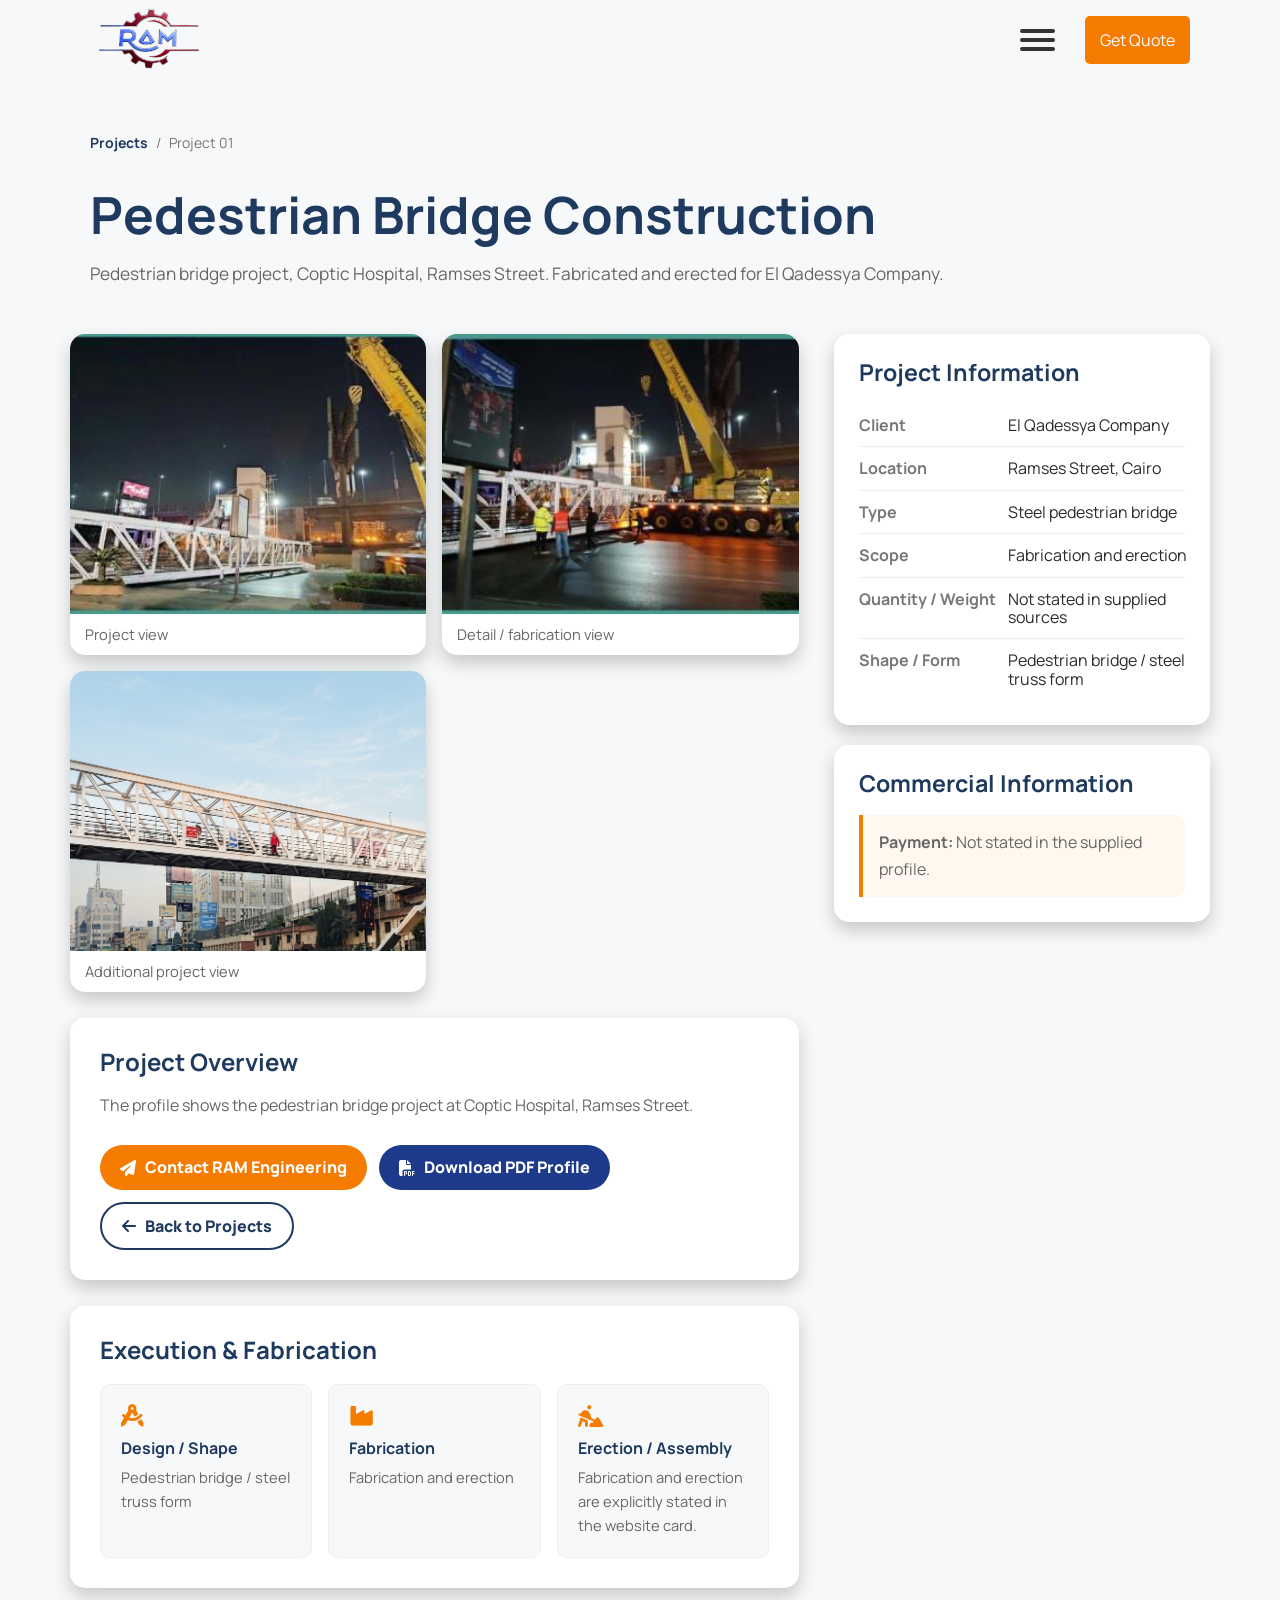
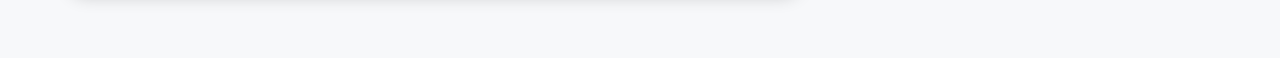
==== project-details-page/project-details-01.html @ 39789404 "Add files via upload" ====
<!doctype html>
<html lang="en">
  <head>
    <meta charset="UTF-8" />
    <meta name="viewport" content="width=device-width, initial-scale=1.0" />
    <title>Pedestrian Bridge Construction | RAM Engineering</title>
    <link rel="stylesheet" href="../css/normalize.css" onerror="this.remove()" />
    <link rel="stylesheet" href="../css/framework.css" />
    <link rel="stylesheet" href="../css/portofolio.css" />
    <link rel="stylesheet" href="../css/project-details.css" />
    <link
      rel="stylesheet"
      href="https://cdnjs.cloudflare.com/ajax/libs/font-awesome/6.5.0/css/all.min.css"
    />
    <link rel="preconnect" href="https://fonts.googleapis.com" />
    <link rel="preconnect" href="https://fonts.gstatic.com" crossorigin />
    <link
      href="https://fonts.googleapis.com/css2?family=Manrope:wght@200..800&family=Plus+Jakarta+Sans:wght@400;500;600;700;800&display=swap"
      rel="stylesheet"
    />
  </head>
  <body class="project-details-page">
    <header>
      <div class="container">
        <div class="logo">
          <a href="../index.html"
            ><img src="../assets/img/logo.png" alt="RAM Engineering Logo"
          /></a>
        </div>
        <nav>
          <div class="bar"><span></span><span></span><span></span></div>
          <ul>
            <li><a href="../index.html#about">About</a></li>
            <li><a href="../index.html#services">Services</a></li>
            <li><a href="../index.html#projects">Projects</a></li>
            <li><a href="../index.html#contact">Contact Us</a></li>
          </ul>
          <button><a href="../index.html#contact">Get Quote</a></button>
        </nav>
      </div>
    </header>
    <main>
      <section class="project-details-hero">
        <div class="container">
          <div class="breadcrumb">
            <a href="../index.html#projects">Projects</a><span>/</span
            ><span>Project 01</span>
          </div>
          <h1>Pedestrian Bridge Construction</h1>
          <p class="lead">
            Pedestrian bridge project, Coptic Hospital, Ramses Street.
            Fabricated and erected for El Qadessya Company.
          </p>
        </div>
      </section>
      <section>
        <div class="container project-details-layout">
          <div class="project-details-main">
            <div class="project-gallery">
              <figure data-image="assets/img/details-01-project-01.jpg">
                <img
                  src="../assets/img/details-01-project-01.jpg"
                  alt="Pedestrian Bridge Construction - Project view"
                />
                <figcaption>Project view</figcaption>
              </figure>
              <figure data-image="assets/img/details-02-project-01.jpg">
                <img
                  src="../assets/img/details-02-project-01.jpg"
                  alt="Pedestrian Bridge Construction - Detail / fabrication view"
                />
                <figcaption>Detail / fabrication view</figcaption>
              </figure>
              <figure data-image="assets/img/details-03-project-01.jpg">
                <img
                  src="../assets/img/details-03-project-01.jpg"
                  alt="Pedestrian Bridge Construction - Additional project view"
                />
                <figcaption>Additional project view</figcaption>
              </figure>
            </div>
            <div class="gallery-empty" data-gallery-empty style="display: none">
              Add 2 to 3 additional images for this project using these exact
              names:<br /><strong
                >assets/img/details-01-project-01.jpg<br />assets/img/details-02-project-01.jpg<br />assets/img/details-03-project-01.jpg</strong
              >
            </div>
            <div class="project-section">
              <h2>Project Overview</h2>
              <p>
                The profile shows the pedestrian bridge project at Coptic
                Hospital, Ramses Street.
              </p>
              <div class="project-cta">
                <a class="primary" href="../index.html#contact"
                  ><i class="fa-solid fa-paper-plane"></i> Contact RAM
                  Engineering</a
                ><a
                  class="primary"
                  download=""
                  href="../assets/RAM_Engneering_Profile.pdf"
                  style="background-color: #1e3a8a"
                  ><i class="fa-solid fa-file-pdf"></i> Download PDF Profile</a
                ><a class="secondary" href="../index.html#projects"
                  ><i class="fa-solid fa-arrow-left"></i> Back to Projects</a
                >
              </div>
            </div>
            <div class="project-section">
              <h2>Execution & Fabrication</h2>
              <div class="project-steps">
                <div class="project-step">
                  <i class="fa-solid fa-compass-drafting"></i>
                  <h3>Design / Shape</h3>
                  <p>Pedestrian bridge / steel truss form</p>
                </div>
                <div class="project-step">
                  <i class="fa-solid fa-industry"></i>
                  <h3>Fabrication</h3>
                  <p>Fabrication and erection</p>
                </div>
                <div class="project-step">
                  <i class="fa-solid fa-person-digging"></i>
                  <h3>Erection / Assembly</h3>
                  <p>
                    Fabrication and erection are explicitly stated in the
                    website card.
                  </p>
                </div>
              </div>
            </div>
          </div>
          <aside class="project-details-side">
            <div class="project-info-card">
              <h2>Project Information</h2>
              <div class="info-list">
                <div class="info-row">
                  <div class="info-label">Client</div>
                  <div class="info-value">El Qadessya Company</div>
                </div>
                <div class="info-row">
                  <div class="info-label">Location</div>
                  <div class="info-value">Ramses Street, Cairo</div>
                </div>
                <div class="info-row">
                  <div class="info-label">Type</div>
                  <div class="info-value">Steel pedestrian bridge</div>
                </div>
                <div class="info-row">
                  <div class="info-label">Scope</div>
                  <div class="info-value">Fabrication and erection</div>
                </div>
                <div class="info-row">
                  <div class="info-label">Quantity / Weight</div>
                  <div class="info-value">Not stated in supplied sources</div>
                </div>
                <div class="info-row">
                  <div class="info-label">Shape / Form</div>
                  <div class="info-value">
                    Pedestrian bridge / steel truss form
                  </div>
                </div>
              </div>
            </div>
            <div class="project-info-card">
              <h2>Commercial Information</h2>
              <div class="project-note">
                <strong>Payment:</strong> Not stated in the supplied profile.
              </div>
            </div>
          </aside>
        </div>
      </section>
    </main>
    <div class="lightbox" aria-hidden="true">
      <button type="button" aria-label="Close image viewer">&times;</button
      ><img src="" alt="Expanded project image" />
    </div>
    <script src="js/project-details.js"></script>
    <script>
      (function () {
        const figures = [
          ...document.querySelectorAll(".project-gallery figure"),
        ];
        let loaded = 0;
        figures.forEach((f) => {
          const img = f.querySelector("img");
          img.addEventListener("load", () => {
            loaded++;
          });
          img.addEventListener("error", () => {
            f.remove();
            if (
              document.querySelectorAll(".project-gallery figure").length === 0
            )
              document.querySelector("[data-gallery-empty]").style.display =
                "block";
          });
        });
      })();
    </script>
  </body>
</html>
---- css/framework.css ----
/* =================================================
                Global Variables                
==================================================== */
:root {
    /* Colors */
    --clr-primary: #1F3A5F;
    --clr-primary-hover: #3F588A;
    --clr-primary-overlay: rgba(31, 58, 95, 0.95);
    --clr-secondary: #2B2B2B;
    --clr-accent: #F57C00;
    --clr-accent-hover: #d86d00;
    --clr-bg-main: #F7F8FA;
    --clr-bg-card: #FFFFFF;
    --clr-bg-badge: #F2F1F1;
    --clr-bg-icon: #eef2f6;
    --clr-text-main: #777777;
    --clr-text-dark: #666666;
    --clr-text-light: #ffffff;
    --clr-text-light-muted: rgba(255, 255, 255, 0.8);
    --clr-text-light-subtle: rgba(255, 255, 255, 0.6);
    --clr-border: #666666;
    --clr-border-light: #eeeeee;
    --clr-border-muted: #a3a3a3ca;
    --clr-dot-inactive: #cbd5e1;
    --clr-danger: rgb(203, 1, 1);
    --clr-dark-bars: #333333;

    /* Spacing & Layout */
    --padding-section: 60px;
    --container-padding: 20px;
    --transition-fast: 0.3s;
    --transition-medium: 0.4s;
    --transition-slow: 0.8s;
    --radius-sm: 5px;
    --radius-md: 10px;
    --radius-lg: 15px;
    --radius-xl: 18px;
    --radius-pill: 50px;
    
    /* Shadows */
    --shadow-card: 0 8px 18px rgba(0, 0, 0, 0.20);
    --shadow-hover: 0 15px 35px rgba(0, 0, 0, 0.6);
    --shadow-menu: 0 15px 40px rgba(0, 0, 0, 0.20);
}

/* =============================================
                Global Rules              
================================================*/
* {
    padding: 0;
    margin: 0;
    box-sizing: border-box;
}

html {
    scroll-behavior: smooth;
}

body {
    font-family: "Manrope", sans-serif;
}

.container {
    width: 100%;
    padding-left: var(--container-padding);
    padding-right: var(--container-padding);
    margin-left: auto;
    margin-right: auto;
    position: relative;
}

/* Container Breakpoints */
@media (min-width: 576px) { .container { max-width: 560px; } }
@media (min-width: 768px) { .container { max-width: 750px; } }
@media (min-width: 992px) { .container { max-width: 960px; } }
@media (min-width: 1200px) { .container { max-width: 1140px; } }
@media (min-width: 1400px) { .container { max-width: 1320px; } }
@media (min-width: 1600px) { .container { max-width: 1500px; } }
@media (min-width: 1800px) { .container { max-width: 1600px; } }

/* Main Section Heading Component */
.main-heading span {
    position: absolute;
    top: -30px;
    left: 50%;
    transform: translateX(-50%);
    color: var(--clr-accent);
    background-color: var(--clr-bg-badge);
    padding: 10px;
    border-radius: var(--radius-md);
}

/* Truncated Paragraph Utilities */
.heading-paragraph {
    position: relative;
    display: -webkit-box;
    -webkit-line-clamp: 2;
    -webkit-box-orient: vertical;
    overflow: hidden;
    transition: all var(--transition-fast) ease;
}

.heading-paragraph.is-overflowing {
    padding-right: 25px;
}

.heading-paragraph.expanded {
    display: block;
    overflow: visible;
    -webkit-line-clamp: unset;
}

.expandable-dots-btn {
    display: inline-block;
    cursor: pointer;
    font-weight: bold;
    color: var(--clr-accent);
    margin-left: 5px;
    padding: 0 4px;
    user-select: none;
    transition: color 0.2s;
}

.expandable-dots-btn:hover {
    color: var(--clr-primary);
}
---- css/portofolio.css ----
/* =================================================
                Global Variables                
==================================================== */
:root {
    /* Colors */
    --clr-primary: #1F3A5F;
    --clr-primary-hover: #3F588A;
    --clr-primary-overlay: rgba(31, 58, 95, 0.95);
    --clr-secondary: #2B2B2B;
    --clr-accent: #F57C00;
    --clr-accent-hover: #d86d00;
    --clr-bg-main: #F7F8FA;
    --clr-bg-card: #FFFFFF;
    --clr-bg-badge: #F2F1F1;
    --clr-bg-icon: #eef2f6;
    --clr-text-main: #777777;
    --clr-text-dark: #666666;
    --clr-text-light: #ffffff;
    --clr-text-light-muted: rgba(255, 255, 255, 0.8);
    --clr-text-light-subtle: rgba(255, 255, 255, 0.6);
    --clr-border: #666666;
    --clr-border-light: #eeeeee;
    --clr-border-muted: #a3a3a3ca;
    --clr-dot-inactive: #cbd5e1;
    --clr-danger: rgb(203, 1, 1);
    --clr-dark-bars: #333333;

    /* Spacing & Layout */
    --padding-section: 60px;
    --container-padding: 20px;
    --transition-fast: 0.3s;
    --transition-medium: 0.4s;
    --transition-slow: 0.8s;
    --radius-sm: 5px;
    --radius-md: 10px;
    --radius-lg: 15px;
    --radius-xl: 18px;
    --radius-pill: 50px;
    
    /* Shadows */
    --shadow-card: 0 8px 18px rgba(0, 0, 0, 0.20);
    --shadow-hover: 0 15px 35px rgba(0, 0, 0, 0.6);
    --shadow-menu: 0 15px 40px rgba(0, 0, 0, 0.20);
}


/* =============================================
                Global Rules              
================================================*/
* {
    padding: 0;
    margin: 0;
    box-sizing: border-box;
}

html {
    scroll-behavior: smooth;
}

body {
    font-family: "Manrope", sans-serif;
}

.container {
    width: 100%;
    padding-left: var(--container-padding);
    padding-right: var(--container-padding);
    margin-left: auto;
    margin-right: auto;
    position: relative;
}

/* Breakpoints */
@media (min-width: 576px) { .container { max-width: 560px; } }
@media (min-width: 768px) { .container { max-width: 750px; } }
@media (min-width: 992px) { .container { max-width: 960px; } }
@media (min-width: 1200px) { .container { max-width: 1140px; } }
@media (min-width: 1400px) { .container { max-width: 1320px; } }
@media (min-width: 1600px) { .container { max-width: 1500px; } }
@media (min-width: 1800px) { .container { max-width: 1600px; } }

/* Main Component */
.main-heading span {
    position: absolute;
    top: -30px;
    left: 50%;
    transform: translateX(-50%);
    color: var(--clr-accent);
    background-color: var(--clr-bg-badge);
    padding: 10px;
    border-radius: var(--radius-md);
}


/* =========================================
                HEADER Section                
============================================ */
header {
    position: relative;
    z-index: 9999;
}

header .container {
    display: flex;
    justify-content: space-between;
    align-items: center;
    height: 80px;
}

header .logo,
header .logo img {
    width: 120px;
}

header nav {
    display: flex;
    justify-content: center;
    align-items: center;
    gap: 30px;
    position: relative;
}

/* HAMBURGER MENU */
header nav .bar {
    width: 35px;
    cursor: pointer;
    position: relative;
    display: none;
    flex-direction: column;
    z-index: 10001;
}

header nav .bar span {
    display: block;
    width: 100%;
    height: 4px;
    margin-bottom: 5px;
    background-color: var(--clr-dark-bars);
    border-radius: var(--radius-pill);
    transition: var(--transition-fast) ease;
}

header nav .bar span:last-child {
    margin-bottom: 0;
}

header nav .bar.active span:nth-child(1) {
    transform: translateY(9px) rotate(45deg);
    background-color: var(--clr-danger);
}

header nav .bar.active span:nth-child(2) {
    width: 100%;
    opacity: 0;
}

header nav .bar.active span:nth-child(3) {
    transform: translateY(-9px) rotate(-45deg);
    background-color: var(--clr-danger);
}

/* NAV LINKS */
header nav ul {
    display: flex;
    justify-content: center;
    align-items: center;
    margin: 0;
    padding: 0;
}

header nav ul li {
    padding: 0;
    list-style: none;
    width: 100px;
    min-width: max-content;
    height: 80px;
    display: flex;
    justify-content: center;
    align-items: center;
}

header nav ul li a {
    font-weight: 500;
    font-size: 16px;
    text-decoration: none;
    color: var(--clr-text-main);
    display: flex;
    align-items: center;
    justify-content: center;
    width: 100%;
    height: 100%;
    padding: 0 10px;
}

header nav ul li a.active,
header nav ul li:hover a {
    color: var(--clr-primary-hover);
}

header nav ul li.active,
header nav ul li:hover {
    border-bottom: 4px solid var(--clr-accent);
}

/* GET QUOTE BUTTON */
header nav button {
    border: none;
    background-color: var(--clr-accent);
    min-width: max-content;
    padding: 0;
    border-radius: var(--radius-sm);
    cursor: pointer;
    overflow: hidden;
}

header nav button a {
    text-decoration: none;
    color: var(--clr-text-light);
    display: block;
    padding: 15px;
    width: 100%;
    height: 100%;
}

@media (max-width: 1285px) {
    header nav .bar {
        display: flex;
    }

    header nav ul {
        display: none;
    }

    header nav ul.active {
        display: flex !important;
        position: absolute;
        top: calc(100% + 15px);
        right: 0;
        width: 280px;
        max-width: calc(100vw - 40px);
        padding: 10px 0;
        flex-direction: column;
        background-color: rgba(255, 255, 255, 0.95);
        border-radius: var(--radius-md);
        box-shadow: var(--shadow-menu);
        z-index: 10000;
    }

    header nav ul.active li {
        width: 100%;
        height: auto;
        min-width: 0;
        padding: 15px 20px;
        display: flex;
        justify-content: flex-start;
        align-items: center;
        border-bottom: 1px solid var(--clr-border-light);
    }

    header nav ul.active li:last-child {
        border-bottom: none;
    }

    header nav ul.active li a {
        display: block;
        width: 100%;
        color: var(--clr-secondary);
        font-size: 15px;
        transition: var(--transition-fast);
    }

    header nav ul.active li:hover {
        background-color: var(--clr-bg-main);
        border-bottom: none;
    }

    header nav ul.active li:hover a {
        font-size: 16px;
        color: var(--clr-accent);
    }
}


/* =========================================
                Landing Section                
============================================ */
.landing {
    background-color: var(--clr-bg-main);
    min-height: calc(100vh - 80px);
    display: flex;
    align-items: center;
    padding: var(--padding-section) 0;
    position: relative;
}

.landing .container {
    display: grid;
    grid-template-columns: repeat(2, 1fr);
    align-items: center;
    gap: 60px;
}

.landing .content {
    display: flex;
    flex-direction: column;
    gap: 20px;
}

.landing .content .main-heading {
    position: relative;
}

.landing .content .heading h1 {
    color: var(--clr-primary);
    font-size: 65px;
    line-height: 1.3;
}

.landing .content .heading p {
    color: var(--clr-text-dark);
    line-height: 1.8;
    font-size: 18px;
    max-width: 550px;
}

.landing .buttons {
    display: flex;
    gap: 20px;
    flex-wrap: wrap;
    margin-top: 10px;
}

.landing .buttons button {
    border: none;
    cursor: pointer;
    border-radius: var(--radius-md);
    font-size: 25px;
    font-weight: bold;
    transition: var(--transition-fast);
}
.landing .buttons button a {
    text-decoration: none;
    padding: 25px 40px;
    width: 100%;
    height: 100%;
    display: inline-block;
}
.landing .buttons button:first-child {
    background: var(--clr-accent);
    box-shadow: 0 5px 15px 5px rgba(196, 98, 0, 0.377);
}
.landing .buttons button:first-child a {
    color: var(--clr-text-light);
}

.landing .buttons button:first-child:hover {
    background: var(--clr-accent-hover);
}

.landing .buttons button:last-child {
    background: transparent;
    border: 2px solid var(--clr-primary);
}
.landing .buttons button:last-child a {
    color: var(--clr-primary);
}

.landing .buttons button:last-child:hover {
    background: var(--clr-primary);
    color: var(--clr-text-light);
}
.landing .buttons button:last-child:hover a {
    color: var(--clr-text-light);
}

.landing .image {
    display: flex;
    justify-content: center;
}

.landing .image img {
    display: block;
    width: 100%;
    max-width: 100%;
    height: auto;
    border-radius: 12px;
    box-shadow: var(--shadow-hover);
    transform: rotateY(180deg);
}

/* LANDING COUNTER CARDS */
.landing .cards-pros {
    grid-column: 1 / -1;
    display: flex;
    flex-wrap: wrap;
    justify-content: center;
    gap: 55px;
    margin-top: 60px;
}

.landing .cards-pros .card {
    background: var(--clr-bg-card);
    width: 100%;
    max-width: 390px;
    border-radius: var(--radius-lg);
    padding: 25px;
    display: flex;
    justify-content: center;
    align-items: center;
    gap: 18px;
    box-shadow: var(--shadow-card);
    transition: var(--transition-fast);
}

.landing .card:hover {
    transform: translateY(-8px);
}

.landing .cards-pros .card .icon i {
    width: 80px;
    height: 80px;
    display: flex;
    justify-content: center;
    align-items: center;
    border-radius: 50%;
    background: var(--clr-bg-icon);
    color: var(--clr-primary);
    font-size: 50px;
}

.landing .card .number {
    color: var(--clr-primary);
    font-size: 50px;
    font-weight: 800;
    display: flex;
    align-items: center;
}

.landing .card .number .js-counter {
    display: inline-block;
    color: var(--clr-primary);
    font-size: 50px;
    font-weight: 800;
}

.landing .text p {
    margin-top: 6px;
    color: var(--clr-text-dark);
    font-size: 20px;
}


/* ==========================================================
                    TRUNCATED PARAGRAPH TOGGLE STYLE
========================================================== */
.heading-paragraph {
    position: relative;
    display: -webkit-box;
    -webkit-line-clamp: 2;
    -webkit-box-orient: vertical;
    overflow: hidden;
    transition: all var(--transition-fast) ease;
}

.heading-paragraph.is-overflowing {
    padding-right: 25px;
}

.heading-paragraph.expanded {
    display: block;
    overflow: visible;
    -webkit-line-clamp: unset;
}

.expandable-dots-btn {
    display: inline-block;
    cursor: pointer;
    font-weight: bold;
    color: var(--clr-accent);
    margin-left: 5px;
    padding: 0 4px;
    user-select: none;
    transition: color 0.2s;
}

.expandable-dots-btn:hover {
    color: var(--clr-primary);
}

/* Responsive Landing */
@media (max-width: 991px) {
    .landing .container {
        grid-template-columns: 1fr;
        text-align: center;
    }
    .landing .content {
        align-items: center;
    }
    .landing .buttons {
        justify-content: center;
    }
    .landing .image {
        order: 2;
    }
    .landing .cards-pros {
        order: 3;
        grid-template-columns: repeat(2, 1fr);
    }
}

@media (max-width: 767px) {
    .landing {
        padding: 45px 0 35px;
    }
    .landing .content .main-heading {
        position: relative;
        margin-bottom: 12px;
        display: flex;
        justify-content: center;
        width: 100%;
    }
    .landing .content .main-heading span {
        position: relative;
        top: 0;
        left: 0;
        transform: none;
        display: inline-block;
        font-size: 0.85rem;
        font-weight: 600;
        padding: 6px 16px;
        border-radius: var(--radius-pill);
        white-space: normal;
        text-align: center;
        box-shadow: 0 2px 8px rgba(0,0,0,0.05);
    }
    .landing .content .heading h1 {
        font-size: 2.1rem;
        line-height: 1.25;
    }
    .landing .buttons {
        flex-direction: column;
        width: 100%;
        gap: 12px;
    }
    .landing .buttons button {
        width: 100%;
        padding: 0;
        font-size: 1rem;
    }
    .landing .buttons button a {
        padding: 12px 20px;
    }
    .landing .cards-pros {
        grid-template-columns: 1fr;
        gap: 20px;
        margin-top: 40px;
    }
}

@media (max-width: 480px) {
    .landing {
        padding: 30px 0 35px;
    }
    .landing .container {
        gap: 30px;
    }
    .landing .content {
        gap: 16px;
    }
    .landing .content .main-heading span {
        font-size: 0.8rem;
        padding: 6px 14px;
        letter-spacing: 0.2px;
    }
    .landing .content .heading h1 {
        font-size: 1.7rem;
        line-height: 1.25;
        letter-spacing: -0.3px;
    }
    .landing .content .heading p {
        font-size: 0.95rem;
        line-height: 1.6;
    }
    .landing .buttons {
        gap: 12px;
        margin-top: 5px;
    }
    .landing .buttons button {
        padding: 0;
        font-size: 0.95rem;
        border-radius: var(--radius-md);
    }
    .landing .buttons button a {
        padding: 11px 16px;
    }
    .landing .image img {
        max-width: 100%;
        border-radius: 12px;
    }
    .landing .cards-pros {
        gap: 16px;
        margin-top: 30px;
    }
    .landing .cards-pros .card {
        padding: 18px 20px;
        gap: 15px;
        border-radius: var(--radius-md);
    }
    .landing .cards-pros .card .icon i {
        width: 55px;
        height: 55px;
        font-size: 28px;
    }
    .landing .card .number,
    .landing .card .number .js-counter {
        font-size: 34px;
    }
    .landing .text p {
        font-size: 0.92rem;
        margin-top: 2px;
    }
}

/* Optimization for Small Mobile Screens (< 409px) */
@media (max-width: 408px) {
    .landing {
        padding: 20px 0 30px;
    }
    .landing .container {
        gap: 22px;
        padding-left: 14px;
        padding-right: 14px;
    }
    .landing .content {
        gap: 14px;
    }
    .landing .content .main-heading {
        margin-bottom: 6px;
    }
    .landing .content .main-heading span {
        font-size: 0.75rem;
        padding: 6px 12px;
        line-height: 1.35;
        max-width: 100%;
        word-break: break-word;
    }
    .landing .content .heading h1 {
        font-size: 1.48rem;
        line-height: 1.22;
        letter-spacing: -0.4px;
        margin-top: 2px;
    }
    .landing .content .heading p {
        font-size: 0.88rem;
        line-height: 1.55;
    }
    .landing .buttons {
        gap: 10px;
        margin-top: 4px;
    }
    .landing .buttons button {
        padding: 0;
        font-size: 0.9rem;
    }
    .landing .buttons button a {
        padding: 10px 14px;
    }
    .landing .cards-pros {
        gap: 12px;
        margin-top: 22px;
    }
    .landing .cards-pros .card {
        padding: 14px 16px;
        gap: 12px;
        border-radius: var(--radius-md);
    }
    .landing .cards-pros .card .icon i {
        width: 46px;
        height: 46px;
        font-size: 22px;
    }
    .landing .card .number,
    .landing .card .number .js-counter {
        font-size: 28px;
    }
    .landing .text p {
        font-size: 0.84rem;
        margin-top: 2px;
    }
}

/* ==========================================================
                    ABOUT SECTION
========================================================== */
.about {
    padding: var(--padding-section) 0;
}

.about .container {
    display: flex;
    align-items: center;
    gap: 50px;
}

.about .image-left {
    margin-top: 20px;
    flex-basis: 55%;
}

.about .image-left img {
    width: 100%;
    object-fit: cover;
    border-radius: var(--radius-md);
    box-shadow: var(--shadow-hover);
}

.about .content-right {
    margin-top: 20px;
    flex-basis: 45%;
}

.about .content-right .heading h2 {
    color: var(--clr-primary);
    font-size: 45px;
    margin-bottom: 30px;
}

.about .content-right .heading p {
    font-size: 20px;
    line-height: 1.8;
    margin-bottom: 70px;
}

.about .content-right .cards {
    display: flex;
    flex-wrap: wrap;
    justify-content: center;
    align-items: center;
    gap: 35px;
}

.about .content-right .cards .card {
    width: 200px;
    display: flex;
    flex-direction: column;
    justify-content: center;
    align-items: center;
    gap: 10px;
}

.about .content-right .cards .card i {
    font-size: 60px;
    color: var(--clr-primary);
    transition: var(--transition-fast);
}

.about .content-right .cards .card:hover i {
    transform: translateY(-20px);
}

.about .content-right .cards .card p {
    font-size: 30px;
    text-align: center;
    transition: var(--transition-medium);
}

.about .content-right .cards .card:hover p {
    transform: translateY(15px);
}

@media (max-width: 1400px) {
    .about .container {
        flex-direction: column;
    }
    .about .image-left,
    .about .content-right {
        flex-basis: 100%;
    }
}

/* ==========================================================
                    JOURNEY SECTION
========================================================== */
.journey {
    background-color: var(--clr-bg-main);
    padding-top: var(--padding-section);
    padding-bottom: var(--padding-section);
}

.journey .container {
    position: relative;
}

.journey .heading h2 {
    margin: 20px 0;
    line-height: 1.5;
    font-size: 40px;
    text-align: center;
    color: var(--clr-primary);
}

.journey .heading p {
    margin: 20px 0;
    line-height: 1.5;
    text-align: center;
    color: var(--clr-primary);
    position: relative;
    left: 50%;
    transform: translateX(-50%);
}

.journey .timeline {
    display: grid;
    grid-template-columns: 1fr 2px 1fr;
    gap: 40px;
    margin: 60px 0;
    position: relative;
}

.journey .timeline .timeline-column {
    display: flex;
    flex-direction: column;
    gap: 90px;
}

.journey .timeline .timeline-card {
    display: grid;
    grid-template-columns: auto 1fr;
    grid-template-rows: auto;
    justify-content: center;
    align-items: center;
    gap: 20px;
    padding: 20px;
    border-radius: 20px;
    background-color: var(--clr-bg-card);
    transition: var(--transition-fast);
}

.journey .timeline .timeline-column.left .timeline-card::after {
    content: "";
    position: absolute;
    left: 50%;
    transform: translate(-50%);
    width: 20px;
    height: 20px;
    background-color: var(--clr-bg-card);
    border: var(--clr-accent) solid 4px;
    border-radius: 50%;
    z-index: 200;
}

.journey .timeline .timeline-card .timeline-icon i {
    color: var(--clr-accent);
    font-size: 27px;
}

.journey .timeline .timeline-column .timeline-year {
    position: relative;
    top: -30px;
    left: 50%;
    transform: translateX(-50%);
    display: inline-block;
    color: var(--clr-text-light);
    font-size: 20px;
    background-color: var(--clr-primary);
    padding: 10px;
    border-radius: 0 0 var(--radius-md) var(--radius-md);
    box-shadow: 0 5px 10px 5px rgba(0, 0, 0, 0.3);
}

.journey .timeline .timeline-column .timeline-content span::before {
    content: "";
    position: absolute;
    top: 0px;
    left: -11px;
    width: 0;
    height: 0;
    border-width: 6px;
    border-style: solid;
    border-color: transparent var(--clr-primary) var(--clr-primary) transparent;
}

.journey .timeline .timeline-column .timeline-content span::after {
    content: "";
    position: absolute;
    top: 0px;
    right: -11px;
    width: 0;
    height: 0;
    border-width: 6px;
    border-style: solid;
    border-color: transparent transparent var(--clr-primary) var(--clr-primary);
}

.journey .timeline .timeline-card .timeline-content:not(span) {
    color: var(--clr-primary);
}

.journey .timeline .timeline-card .timeline-content h3 {
    margin-bottom: 10px;
}

.timeline-column.left {
    grid-column: 1;
}

.timeline-line {
    grid-column: 2;
    position: static;
    width: 2px;
    height: 100%;
    background-color: var(--clr-primary);
}

.timeline-column.right {
    grid-column: 3;
}

@media (max-width: 768px) {
    .journey .timeline {
        display: block;
        position: relative;
    }
    .timeline-line {
        position: absolute;
        top: 0;
    }
    .journey .timeline .timeline-column {
        margin: 50px 0;
    }
    .journey .timeline .timeline-column .timeline-card {
        margin: 0 30px;
    }
    .journey .timeline .timeline-column.left .timeline-card::after {
        left: -10px;
        width: 15px;
        height: 15px;
        transform: translate(0);
    }
    .journey .timeline .timeline-column.right .timeline-card::after {
        content: "";
        position: absolute;
        left: -10px;
        width: 15px;
        height: 15px;
        background-color: var(--clr-bg-card);
        border: var(--clr-accent) solid 4px;
        border-radius: 50%;
        z-index: 200;
    }
}

/* ==========================================================
                    VISION SECTION
========================================================== */
.vision {
    padding: var(--padding-section) 0;
    background-color: var(--clr-bg-card);
}

.vision .container {
    display: flex;
    align-items: center;
    gap: 50px;
}

.vision .content-left {
    flex-basis: 50%;
}

.vision .content-left .heading h2 {
    color: var(--clr-primary);
    font-size: 45px;
    margin-bottom: 30px;
}

.vision .content-left .heading p {
    font-size: 20px;
    line-height: 1.8;
    margin-bottom: 70px;
}

.vision .content-left .cards {
    display: flex;
    flex-wrap: wrap;
    justify-content: center;
    align-items: center;
    gap: 30px;
}

.vision .content-left .cards .card {
    transform-style: preserve-3d;
    transition: all 1s;
    position: relative;
    width: 200px;
    height: 220px;
}

.vision .content-left .cards .card:hover {
    transform: rotateY(180deg);
}

.vision .content-left .cards .card .face {
    width: 100%;
    height: 100%;
    background-color: var(--clr-bg-card);
    box-shadow: 5px 5px 5px 5px rgba(0, 0, 0, 0.504);
    padding: 15px;
    border-radius: var(--radius-lg);
    backface-visibility: hidden;
    display: flex;
    flex-direction: column;
    justify-content: center;
    align-items: center;
}

.vision .content-left .card .front i {
    margin: 20px;
    font-size: 40px;
}

.vision .content-left .card:not(:last-child) i {
    color: var(--clr-accent);
}

.vision .content-left .card:last-child i {
    color: green;
}

.vision .content-left .card .front h3 {
    margin: 10px 0 0;
    color: var(--clr-primary);
    text-align: center;
    font-size: 20px;
}

.card .back {
    transform: rotateY(180deg);
    position: absolute;
    top: 0;
    left: 0;
    width: 100%;
    height: 100%;
    display: flex;
    flex-direction: column;
    justify-content: center;
    align-items: center;
}

.card .back p {
    text-align: center;
    color: black;
    line-height: 1.5;
    margin-bottom: 10px;
}

.card .back button {
    padding: 10px;
    background-color: transparent;
    border: 1px solid var(--clr-primary);
    border-radius: var(--radius-pill);
    transition: var(--transition-fast);
    cursor: pointer;
}

.card .back button:hover {
    background-color: var(--clr-accent);
    border-color: var(--clr-accent);
    color: var(--clr-text-light);
}

.vision .image-right {
    flex-basis: 50%;
}

.vision .image-right img {
    width: 100%;
    object-fit: cover;
    border-radius: var(--radius-md);
    box-shadow: var(--shadow-hover);
    margin-top: 20px;
}

@media (max-width: 1400px) {
    .vision .container {
        flex-direction: column;
    }
    .vision .content-left,
    .vision .image-right {
        flex-basis: 100%;
        width: 100%;
    }
}

/* ==========================================================
                    SERVICES SECTION
========================================================== */
.services {
    padding: var(--padding-section) 0;
    background-color: var(--clr-bg-main);
}

.services .heading h2 {
    color: var(--clr-primary);
    font-size: 45px;
    margin-bottom: 30px;
}

.services .cards {
    display: flex;
    flex-wrap: wrap;
    justify-content: center;
    align-items: center;
    gap: 20px;
}

.services .cards .card {
    width: 226.676px;
    border: 1px solid var(--clr-border);
    border-radius: var(--radius-lg);
    padding: 10px;
    display: flex;
    flex-direction: column;
    justify-content: center;
    align-items: center;
    transition: var(--transition-fast);
}

.services .cards .card:hover {
    box-shadow: 0 5px 5px 5px rgba(0, 0, 0, 0.438);
    border: 2px solid var(--clr-accent);
}

.services .cards .card i {
    font-size: 25px;
    color: var(--clr-primary);
}

.services .cards .card h3 {
    color: var(--clr-accent);
    margin: 5px 0 10px;
}

.services .cards .card p {
    color: var(--clr-text-main);
    margin: 5px 0 10px;
    text-align: center;
}

/* ==========================================================
                    PARTNERS SECTION (INFINITE MARQUEE)
========================================================== */
.partners {
    position: relative;
    padding: var(--padding-section) 0;
}

.partners .heading h2 {
    color: var(--clr-primary);
    font-size: 45px;
    margin-bottom: 30px;
}

.partners .logos {
    overflow: hidden;
    width: 100%;
    display: flex;
}

.partners .logos .images {
    display: flex;
    align-items: center;
    gap: 70px;
    width: max-content;
    animation: infinite-marquee 20s linear infinite;
    will-change: transform;
}

.partners .logos .images img {
    height: 100px;
    flex-shrink: 0;
}

/* Infinite Endless Scroll Animation */
@keyframes infinite-marquee {
    0% {
        transform: translateX(0);
    }
    100% {
        transform: translateX(-50%);
    }
}

/* =========================================
                Start Project               
============================================ */
.projects {
    padding: var(--padding-section) 0;
    background-color: var(--clr-bg-main);
    position: relative;
    overflow-x: hidden;
}

.projects .heading h2 {
    color: var(--clr-primary);
    font-size: 45px;
    margin-bottom: 20px;
    text-align: center;
}

.projects .heading p {
    color: var(--clr-text-main);
    font-size: 18px;
    line-height: 1.8;
    text-align: center;
    max-width: 650px;
    margin: 0 auto 50px;
}

/* CAROUSEL WRAPPER */
.projects .carousel-container {
    position: relative;
    width: 100%;
    max-width: 1400px;
    margin: 0 auto;
    display: flex;
    flex-direction: column;
    align-items: center;
    justify-content: center;
}

/* Hide Radio Inputs */
.projects input[type="radio"] {
    display: none;
}

.projects .carousel-track {
    position: relative;
    width: 100%;
    height: 520px;
    display: flex;
    justify-content: center;
    align-items: center;
    perspective: 1200px;
}

/* CARD BASE & 3D FLIP SETUP */
.projects .card {
    position: absolute;
    width: 380px;
    height: 500px;
    cursor: pointer;
    user-select: none;
    perspective: 1000px;
    transition: transform 0.6s cubic-bezier(0.25, 1, 0.5, 1), 
                opacity 0.6s, z-index 0.6s;
    opacity: 0;
    pointer-events: none;
    z-index: 1;
    transform: scale(0.5) translateZ(-400px);
}

.projects .card-inner {
    position: relative;
    width: 100%;
    height: 100%;
    border-radius: var(--radius-xl);
    transform-style: preserve-3d;
    transition: transform var(--transition-slow) cubic-bezier(0.4, 0, 0.2, 1);
    box-shadow: var(--shadow-card);
    outline: none;
}

.projects .card-front, 
.projects .card-back {
    position: absolute;
    inset: 0;
    width: 100%;
    height: 100%;
    border-radius: var(--radius-xl);
    backface-visibility: hidden;
    -webkit-backface-visibility: hidden;
    overflow: hidden;
}

/* FRONT SIDE */
.projects .card-front {
    background-color: var(--clr-primary);
    z-index: 2;
    transform: rotateY(0deg);
}

.projects .card-front img {
    width: 100%;
    height: 100%;
    object-fit: cover;
}

.projects .front-overlay {
    position: absolute;
    inset: 0;
    background: linear-gradient(to top, var(--clr-primary-overlay) 0%, rgba(31, 58, 95, 0.4) 55%, rgba(0, 0, 0, 0) 100%);
    padding: 30px 25px;
    display: flex;
    flex-direction: column;
    justify-content: flex-end;
    color: var(--clr-text-light);
}

.projects .front-icon {
    color: var(--clr-accent);
    font-size: 1.8rem;
    margin-bottom: 12px;
}

.projects .front-title {
    font-size: 1.5rem;
    font-weight: 700;
    color: var(--clr-text-light);
    margin-bottom: 6px;
}

.projects .front-subtitle {
    font-size: 0.95rem;
    color: var(--clr-text-light-muted);
    font-weight: 500;
}

/* BACK SIDE */
.projects .card-back {
    background: var(--clr-primary);
    transform: rotateY(180deg);
    padding: 30px 25px;
    display: flex;
    flex-direction: column;
    justify-content: space-between;
    color: var(--clr-text-light);
    border: 2px solid var(--clr-accent);
}

.projects .back-title {
    font-size: 1.4rem;
    font-weight: 700;
    color: var(--clr-accent);
    border-bottom: 1px solid rgba(255, 255, 255, 0.15);
    padding-bottom: 10px;
}

.projects .back-desc {
    font-size: 0.95rem;
    color: rgba(255, 255, 255, 0.85);
    line-height: 1.6;
    margin: 12px 0;
}

.projects .specs-list {
    display: flex;
    flex-direction: column;
    gap: 12px;
    margin-bottom: 12px;
}

.projects .spec-item {
    display: flex;
    align-items: center;
    gap: 14px;
    padding-bottom: 8px;
    border-bottom: 1px solid rgba(255, 255, 255, 0.08);
}

.projects .spec-icon {
    width: 30px;
    height: 30px;
    color: var(--clr-accent);
    font-size: 1.1rem;
    display: flex;
    align-items: center;
    justify-content: center;
}

.projects .spec-info {
    display: flex;
    flex-direction: column;
}

.projects .spec-label {
    font-size: 0.75rem;
    color: var(--clr-text-light-subtle);
}

.projects .spec-val {
    font-size: 0.95rem;
    color: var(--clr-text-light);
    font-weight: 600;
}

.projects .btn-view {
    padding: 12px 22px;
    background: transparent;
    border: 2px solid var(--clr-accent);
    border-radius: var(--radius-pill);
    color: var(--clr-text-light);
    font-size: 0.95rem;
    font-weight: 600;
    display: inline-flex;
    align-items: center;
    justify-content: center;
    gap: 10px;
    text-decoration: none;
    transition: var(--transition-fast);
    cursor: pointer;
}

.projects .btn-view:hover {
    background-color: var(--clr-accent);
    color: var(--clr-text-light);
}

/* 3D CAROUSEL STATES (WIDE DESKTOP SPACING FOR 11 ITEMS) */
#p1:checked ~ .carousel-track #c1 { transform: translateX(0) translateZ(0) rotateY(0deg) scale(1); z-index: 10; opacity: 1; pointer-events: auto; }
#p1:checked ~ .carousel-track #c11 { transform: translateX(-340px) translateZ(-160px) rotateY(20deg) scale(0.85); z-index: 7; opacity: 0.85; pointer-events: auto; }
#p1:checked ~ .carousel-track #c10 { transform: translateX(-580px) translateZ(-280px) rotateY(35deg) scale(0.7); z-index: 4; opacity: 0.6; pointer-events: auto; }
#p1:checked ~ .carousel-track #c2 { transform: translateX(340px) translateZ(-160px) rotateY(-20deg) scale(0.85); z-index: 7; opacity: 0.85; pointer-events: auto; }
#p1:checked ~ .carousel-track #c3 { transform: translateX(580px) translateZ(-280px) rotateY(-35deg) scale(0.7); z-index: 4; opacity: 0.6; pointer-events: auto; }

#p2:checked ~ .carousel-track #c2 { transform: translateX(0) translateZ(0) rotateY(0deg) scale(1); z-index: 10; opacity: 1; pointer-events: auto; }
#p2:checked ~ .carousel-track #c1 { transform: translateX(-340px) translateZ(-160px) rotateY(20deg) scale(0.85); z-index: 7; opacity: 0.85; pointer-events: auto; }
#p2:checked ~ .carousel-track #c11 { transform: translateX(-580px) translateZ(-280px) rotateY(35deg) scale(0.7); z-index: 4; opacity: 0.6; pointer-events: auto; }
#p2:checked ~ .carousel-track #c3 { transform: translateX(340px) translateZ(-160px) rotateY(-20deg) scale(0.85); z-index: 7; opacity: 0.85; pointer-events: auto; }
#p2:checked ~ .carousel-track #c4 { transform: translateX(580px) translateZ(-280px) rotateY(-35deg) scale(0.7); z-index: 4; opacity: 0.6; pointer-events: auto; }

#p3:checked ~ .carousel-track #c3 { transform: translateX(0) translateZ(0) rotateY(0deg) scale(1); z-index: 10; opacity: 1; pointer-events: auto; }
#p3:checked ~ .carousel-track #c2 { transform: translateX(-340px) translateZ(-160px) rotateY(20deg) scale(0.85); z-index: 7; opacity: 0.85; pointer-events: auto; }
#p3:checked ~ .carousel-track #c1 { transform: translateX(-580px) translateZ(-280px) rotateY(35deg) scale(0.7); z-index: 4; opacity: 0.6; pointer-events: auto; }
#p3:checked ~ .carousel-track #c4 { transform: translateX(340px) translateZ(-160px) rotateY(-20deg) scale(0.85); z-index: 7; opacity: 0.85; pointer-events: auto; }
#p3:checked ~ .carousel-track #c5 { transform: translateX(580px) translateZ(-280px) rotateY(-35deg) scale(0.7); z-index: 4; opacity: 0.6; pointer-events: auto; }

#p4:checked ~ .carousel-track #c4 { transform: translateX(0) translateZ(0) rotateY(0deg) scale(1); z-index: 10; opacity: 1; pointer-events: auto; }
#p4:checked ~ .carousel-track #c3 { transform: translateX(-340px) translateZ(-160px) rotateY(20deg) scale(0.85); z-index: 7; opacity: 0.85; pointer-events: auto; }
#p4:checked ~ .carousel-track #c2 { transform: translateX(-580px) translateZ(-280px) rotateY(35deg) scale(0.7); z-index: 4; opacity: 0.6; pointer-events: auto; }
#p4:checked ~ .carousel-track #c5 { transform: translateX(340px) translateZ(-160px) rotateY(-20deg) scale(0.85); z-index: 7; opacity: 0.85; pointer-events: auto; }
#p4:checked ~ .carousel-track #c6 { transform: translateX(580px) translateZ(-280px) rotateY(-35deg) scale(0.7); z-index: 4; opacity: 0.6; pointer-events: auto; }

#p5:checked ~ .carousel-track #c5 { transform: translateX(0) translateZ(0) rotateY(0deg) scale(1); z-index: 10; opacity: 1; pointer-events: auto; }
#p5:checked ~ .carousel-track #c4 { transform: translateX(-340px) translateZ(-160px) rotateY(20deg) scale(0.85); z-index: 7; opacity: 0.85; pointer-events: auto; }
#p5:checked ~ .carousel-track #c3 { transform: translateX(-580px) translateZ(-280px) rotateY(35deg) scale(0.7); z-index: 4; opacity: 0.6; pointer-events: auto; }
#p5:checked ~ .carousel-track #c6 { transform: translateX(340px) translateZ(-160px) rotateY(-20deg) scale(0.85); z-index: 7; opacity: 0.85; pointer-events: auto; }
#p5:checked ~ .carousel-track #c7 { transform: translateX(580px) translateZ(-280px) rotateY(-35deg) scale(0.7); z-index: 4; opacity: 0.6; pointer-events: auto; }

#p6:checked ~ .carousel-track #c6 { transform: translateX(0) translateZ(0) rotateY(0deg) scale(1); z-index: 10; opacity: 1; pointer-events: auto; }
#p6:checked ~ .carousel-track #c5 { transform: translateX(-340px) translateZ(-160px) rotateY(20deg) scale(0.85); z-index: 7; opacity: 0.85; pointer-events: auto; }
#p6:checked ~ .carousel-track #c4 { transform: translateX(-580px) translateZ(-280px) rotateY(35deg) scale(0.7); z-index: 4; opacity: 0.6; pointer-events: auto; }
#p6:checked ~ .carousel-track #c7 { transform: translateX(340px) translateZ(-160px) rotateY(-20deg) scale(0.85); z-index: 7; opacity: 0.85; pointer-events: auto; }
#p6:checked ~ .carousel-track #c8 { transform: translateX(580px) translateZ(-280px) rotateY(-35deg) scale(0.7); z-index: 4; opacity: 0.6; pointer-events: auto; }

#p7:checked ~ .carousel-track #c7 { transform: translateX(0) translateZ(0) rotateY(0deg) scale(1); z-index: 10; opacity: 1; pointer-events: auto; }
#p7:checked ~ .carousel-track #c6 { transform: translateX(-340px) translateZ(-160px) rotateY(20deg) scale(0.85); z-index: 7; opacity: 0.85; pointer-events: auto; }
#p7:checked ~ .carousel-track #c5 { transform: translateX(-580px) translateZ(-280px) rotateY(35deg) scale(0.7); z-index: 4; opacity: 0.6; pointer-events: auto; }
#p7:checked ~ .carousel-track #c8 { transform: translateX(340px) translateZ(-160px) rotateY(-20deg) scale(0.85); z-index: 7; opacity: 0.85; pointer-events: auto; }
#p7:checked ~ .carousel-track #c9 { transform: translateX(580px) translateZ(-280px) rotateY(-35deg) scale(0.7); z-index: 4; opacity: 0.6; pointer-events: auto; }

#p8:checked ~ .carousel-track #c8 { transform: translateX(0) translateZ(0) rotateY(0deg) scale(1); z-index: 10; opacity: 1; pointer-events: auto; }
#p8:checked ~ .carousel-track #c7 { transform: translateX(-340px) translateZ(-160px) rotateY(20deg) scale(0.85); z-index: 7; opacity: 0.85; pointer-events: auto; }
#p8:checked ~ .carousel-track #c6 { transform: translateX(-580px) translateZ(-280px) rotateY(35deg) scale(0.7); z-index: 4; opacity: 0.6; pointer-events: auto; }
#p8:checked ~ .carousel-track #c9 { transform: translateX(340px) translateZ(-160px) rotateY(-20deg) scale(0.85); z-index: 7; opacity: 0.85; pointer-events: auto; }
#p8:checked ~ .carousel-track #c10 { transform: translateX(580px) translateZ(-280px) rotateY(-35deg) scale(0.7); z-index: 4; opacity: 0.6; pointer-events: auto; }

#p9:checked ~ .carousel-track #c9 { transform: translateX(0) translateZ(0) rotateY(0deg) scale(1); z-index: 10; opacity: 1; pointer-events: auto; }
#p9:checked ~ .carousel-track #c8 { transform: translateX(-340px) translateZ(-160px) rotateY(20deg) scale(0.85); z-index: 7; opacity: 0.85; pointer-events: auto; }
#p9:checked ~ .carousel-track #c7 { transform: translateX(-580px) translateZ(-280px) rotateY(35deg) scale(0.7); z-index: 4; opacity: 0.6; pointer-events: auto; }
#p9:checked ~ .carousel-track #c10 { transform: translateX(340px) translateZ(-160px) rotateY(-20deg) scale(0.85); z-index: 7; opacity: 0.85; pointer-events: auto; }
#p9:checked ~ .carousel-track #c11 { transform: translateX(580px) translateZ(-280px) rotateY(-35deg) scale(0.7); z-index: 4; opacity: 0.6; pointer-events: auto; }

#p10:checked ~ .carousel-track #c10 { transform: translateX(0) translateZ(0) rotateY(0deg) scale(1); z-index: 10; opacity: 1; pointer-events: auto; }
#p10:checked ~ .carousel-track #c9 { transform: translateX(-340px) translateZ(-160px) rotateY(20deg) scale(0.85); z-index: 7; opacity: 0.85; pointer-events: auto; }
#p10:checked ~ .carousel-track #c8 { transform: translateX(-580px) translateZ(-280px) rotateY(35deg) scale(0.7); z-index: 4; opacity: 0.6; pointer-events: auto; }
#p10:checked ~ .carousel-track #c11 { transform: translateX(340px) translateZ(-160px) rotateY(-20deg) scale(0.85); z-index: 7; opacity: 0.85; pointer-events: auto; }
#p10:checked ~ .carousel-track #c1 { transform: translateX(580px) translateZ(-280px) rotateY(-35deg) scale(0.7); z-index: 4; opacity: 0.6; pointer-events: auto; }

#p11:checked ~ .carousel-track #c11 { transform: translateX(0) translateZ(0) rotateY(0deg) scale(1); z-index: 10; opacity: 1; pointer-events: auto; }
#p11:checked ~ .carousel-track #c10 { transform: translateX(-340px) translateZ(-160px) rotateY(20deg) scale(0.85); z-index: 7; opacity: 0.85; pointer-events: auto; }
#p11:checked ~ .carousel-track #c9 { transform: translateX(-580px) translateZ(-280px) rotateY(35deg) scale(0.7); z-index: 4; opacity: 0.6; pointer-events: auto; }
#p11:checked ~ .carousel-track #c1 { transform: translateX(340px) translateZ(-160px) rotateY(-20deg) scale(0.85); z-index: 7; opacity: 0.85; pointer-events: auto; }
#p11:checked ~ .carousel-track #c2 { transform: translateX(580px) translateZ(-280px) rotateY(-35deg) scale(0.7); z-index: 4; opacity: 0.6; pointer-events: auto; }

/* FLIP ON CLICK (:focus) */
#p1:checked ~ .carousel-track #c1 .card-inner:focus,
#p2:checked ~ .carousel-track #c2 .card-inner:focus,
#p3:checked ~ .carousel-track #c3 .card-inner:focus,
#p4:checked ~ .carousel-track #c4 .card-inner:focus,
#p5:checked ~ .carousel-track #c5 .card-inner:focus,
#p6:checked ~ .carousel-track #c6 .card-inner:focus,
#p7:checked ~ .carousel-track #c7 .card-inner:focus,
#p8:checked ~ .carousel-track #c8 .card-inner:focus,
#p9:checked ~ .carousel-track #c9 .card-inner:focus,
#p10:checked ~ .carousel-track #c10 .card-inner:focus,
#p11:checked ~ .carousel-track #c11 .card-inner:focus {
    transform: rotateY(180deg);
}

/* NAVIGATION ARROWS */
.projects .nav-arrow {
    position: absolute;
    top: 50%;
    transform: translateY(-50%);
    width: 48px;
    height: 48px;
    border-radius: 50%;
    background-color: var(--clr-primary);
    border: 1px solid rgba(255, 255, 255, 0.2);
    color: var(--clr-text-light);
    display: none;
    align-items: center;
    justify-content: center;
    font-size: 1.1rem;
    cursor: pointer;
    z-index: 30;
    box-shadow: var(--shadow-card);
    transition: var(--transition-fast);
}

.projects .nav-arrow:hover {
    background-color: var(--clr-accent);
    border-color: var(--clr-accent);
}

.projects .nav-arrow.left { left: calc(50% - 410px); }
.projects .nav-arrow.right { right: calc(50% - 410px); }

#p1:checked ~ .nav-arrows .arrow-left-p1, #p1:checked ~ .nav-arrows .arrow-right-p1 { display: flex; }
#p2:checked ~ .nav-arrows .arrow-left-p2, #p2:checked ~ .nav-arrows .arrow-right-p2 { display: flex; }
#p3:checked ~ .nav-arrows .arrow-left-p3, #p3:checked ~ .nav-arrows .arrow-right-p3 { display: flex; }
#p4:checked ~ .nav-arrows .arrow-left-p4, #p4:checked ~ .nav-arrows .arrow-right-p4 { display: flex; }
#p5:checked ~ .nav-arrows .arrow-left-p5, #p5:checked ~ .nav-arrows .arrow-right-p5 { display: flex; }
#p6:checked ~ .nav-arrows .arrow-left-p6, #p6:checked ~ .nav-arrows .arrow-right-p6 { display: flex; }
#p7:checked ~ .nav-arrows .arrow-left-p7, #p7:checked ~ .nav-arrows .arrow-right-p7 { display: flex; }
#p8:checked ~ .nav-arrows .arrow-left-p8, #p8:checked ~ .nav-arrows .arrow-right-p8 { display: flex; }
#p9:checked ~ .nav-arrows .arrow-left-p9, #p9:checked ~ .nav-arrows .arrow-right-p9 { display: flex; }
#p10:checked ~ .nav-arrows .arrow-left-p10, #p10:checked ~ .nav-arrows .arrow-right-p10 { display: flex; }
#p11:checked ~ .nav-arrows .arrow-left-p11, #p11:checked ~ .nav-arrows .arrow-right-p11 { display: flex; }

/* PAGINATION DOTS */
.projects .dots-nav {
    display: flex;
    align-items: center;
    justify-content: center;
    gap: 12px;
    margin-top: 35px;
}

.projects .dot {
    width: 12px;
    height: 12px;
    border-radius: 50%;
    background-color: var(--clr-dot-inactive);
    cursor: pointer;
    transition: var(--transition-fast);
}

#p1:checked ~ .dots-nav label[for="p1"],
#p2:checked ~ .dots-nav label[for="p2"],
#p3:checked ~ .dots-nav label[for="p3"],
#p4:checked ~ .dots-nav label[for="p4"],
#p5:checked ~ .dots-nav label[for="p5"],
#p6:checked ~ .dots-nav label[for="p6"],
#p7:checked ~ .dots-nav label[for="p7"],
#p8:checked ~ .dots-nav label[for="p8"],
#p9:checked ~ .dots-nav label[for="p9"],
#p10:checked ~ .dots-nav label[for="p10"],
#p11:checked ~ .dots-nav label[for="p11"] {
    background-color: var(--clr-accent);
    width: 14px;
    height: 14px;
}

/* RESPONSIVE DESIGN FOR MOBILE & TABLETS */
@media (max-width: 1200px) {
    .projects .card {
        width: 310px;
        height: 440px;
    }
    .projects .carousel-track {
        height: 460px;
    }
    .projects .nav-arrow.left { left: calc(50% - 330px); }
    .projects .nav-arrow.right { right: calc(50% - 330px); }

    #p1:checked ~ .carousel-track #c11, #p2:checked ~ .carousel-track #c1, #p3:checked ~ .carousel-track #c2, #p4:checked ~ .carousel-track #c3, #p5:checked ~ .carousel-track #c4, #p6:checked ~ .carousel-track #c5, #p7:checked ~ .carousel-track #c6, #p8:checked ~ .carousel-track #c7, #p9:checked ~ .carousel-track #c8, #p10:checked ~ .carousel-track #c9, #p11:checked ~ .carousel-track #c10 { transform: translateX(-260px) translateZ(-140px) rotateY(20deg) scale(0.85); }
    #p1:checked ~ .carousel-track #c10, #p2:checked ~ .carousel-track #c11, #p3:checked ~ .carousel-track #c1, #p4:checked ~ .carousel-track #c2, #p5:checked ~ .carousel-track #c3, #p6:checked ~ .carousel-track #c4, #p7:checked ~ .carousel-track #c5, #p8:checked ~ .carousel-track #c6, #p9:checked ~ .carousel-track #c7, #p10:checked ~ .carousel-track #c8, #p11:checked ~ .carousel-track #c9 { transform: translateX(-450px) translateZ(-260px) rotateY(35deg) scale(0.7); }
    #p1:checked ~ .carousel-track #c2, #p2:checked ~ .carousel-track #c3, #p3:checked ~ .carousel-track #c4, #p4:checked ~ .carousel-track #c5, #p5:checked ~ .carousel-track #c6, #p6:checked ~ .carousel-track #c7, #p7:checked ~ .carousel-track #c8, #p8:checked ~ .carousel-track #c9, #p9:checked ~ .carousel-track #c10, #p10:checked ~ .carousel-track #c11, #p11:checked ~ .carousel-track #c1 { transform: translateX(260px) translateZ(-140px) rotateY(-20deg) scale(0.85); }
    #p1:checked ~ .carousel-track #c3, #p2:checked ~ .carousel-track #c4, #p3:checked ~ .carousel-track #c5, #p4:checked ~ .carousel-track #c6, #p5:checked ~ .carousel-track #c7, #p6:checked ~ .carousel-track #c8, #p7:checked ~ .carousel-track #c9, #p8:checked ~ .carousel-track #c10, #p9:checked ~ .carousel-track #c11, #p10:checked ~ .carousel-track #c1, #p11:checked ~ .carousel-track #c2 { transform: translateX(450px) translateZ(-260px) rotateY(-35deg) scale(0.7); }
}

@media (max-width: 768px) {
    .projects .carousel-track {
        height: 520px;
    }

    .projects .card {
        width: 290px;
        height: 490px;
    }

    .projects .card-back {
        padding: 20px 16px;
    }

    .projects .back-desc {
        font-size: 0.8rem;
        margin: 8px 0;
        line-height: 1.4;
    }

    .projects .specs-list {
        gap: 6px;
        margin-bottom: 8px;
    }

    .projects .spec-item {
        padding-bottom: 4px;
        gap: 10px;
    }

    .projects .btn-view {
        padding: 8px 16px;
        font-size: 0.8rem;
    }

    .projects .nav-arrow {
        width: 38px;
        height: 38px;
        font-size: 0.9rem;
    }

    .projects .nav-arrow.left { left: 5px; }
    .projects .nav-arrow.right { right: 5px; }

    #p1:checked ~ .carousel-track #c10, #p1:checked ~ .carousel-track #c3,
    #p2:checked ~ .carousel-track #c11, #p2:checked ~ .carousel-track #c4,
    #p3:checked ~ .carousel-track #c1, #p3:checked ~ .carousel-track #c5,
    #p4:checked ~ .carousel-track #c2, #p4:checked ~ .carousel-track #c6,
    #p5:checked ~ .carousel-track #c3, #p5:checked ~ .carousel-track #c7,
    #p6:checked ~ .carousel-track #c4, #p6:checked ~ .carousel-track #c8,
    #p7:checked ~ .carousel-track #c5, #p7:checked ~ .carousel-track #c9,
    #p8:checked ~ .carousel-track #c6, #p8:checked ~ .carousel-track #c10,
    #p9:checked ~ .carousel-track #c7, #p9:checked ~ .carousel-track #c11,
    #p10:checked ~ .carousel-track #c8, #p10:checked ~ .carousel-track #c1,
    #p11:checked ~ .carousel-track #c9, #p11:checked ~ .carousel-track #c2 {
        opacity: 0;
    }
}

/* ==========================================================
                    Process SECTION
========================================================== */
.process {
    padding: var(--padding-section) 0;
}

.process .container {
    display: flex;
    align-items: center;
    gap: 50px;
}

.process .image-left {
    flex-basis: 55%;
    margin-top: 20px;
}

.process .image-left img {
    width: 100%;
    object-fit: cover;
    border-radius: var(--radius-md);
    box-shadow: var(--shadow-hover);
}

.process .content-right {
    flex-basis: 45%;
    margin-top: 20px;
}

.process .content-right .heading h2 {
    color: var(--clr-primary);
    font-size: 45px;
    margin-bottom: 30px;
}

.process .content-right .heading p {
    font-size: 20px;
    line-height: 1.8;
    margin-bottom: 70px;
}

.process .content-right .cards-process {
    display: flex;
    flex-wrap: wrap;
    justify-content: center;
    align-items: center;
    gap: 100px;
    position: relative;
}

.process .content-right .cards-process .card {
    width: 200px;
    display: flex;
    flex-direction: column;
    justify-content: center;
    align-items: center;
    gap: 10px;
    position: relative;
}

.process .content-right .cards-process .card:not(:first-child):before {
    content: "\f30b";
    font-family: "Font Awesome 7 Free";
    font-weight: 900;
    font-size: 30px;
    position: absolute;
    top: 20%;
    left: -50px;
    z-index: 100;
    color: var(--clr-primary);
}

.process .content-right .cards-process .card:hover::before {
    animation: arrow-process var(--transition-fast) infinite alternate;
}

@keyframes arrow-process {
    to {
        transform: translateX(10px);
    }
}

.process .content-right .cards-process .card i {
    font-size: 35px;
    color: var(--clr-primary);
    width: 100px;
    height: 100px;
    background-color: var(--clr-bg-card);
    border-radius: 50%;
    border: 2px solid var(--clr-border-muted);
    display: flex;
    justify-content: center;
    align-items: center;
    transition: var(--transition-fast);
}

.process .content-right .cards-process .card h3 {
    font-size: 30px;
    color: var(--clr-primary);
    text-align: center;
}

.process .content-right .cards-process .card p {
    font-size: 15px;
    text-align: center;
    transition: var(--transition-medium);
}

@media (max-width: 540px) {
    .process .content-right .cards-process {
        gap: 100px;
    }

    .process .content-right .cards-process .card:not(:first-child):before {
        content: "\f309";
        left: 45%;
        top: -60px;
    }
    .process .content-right .cards-process .card:hover::before {
        animation: arrow-process var(--transition-fast) infinite alternate;
    }
    @keyframes arrow-process {
        from {
            transform: translateY(0px);

        }
        to {
            transform: translateY(10px);
        }
    }
}

@media (max-width: 600px) and (min-width: 540px) {
    .process .content-right .cards-process {
        gap: 50px;
    }
    .process .content-right .cards-process .card:not(:first-child):before {
        left: -30px;
    }
}

@media (max-width: 1400px) {
    .process .container {
        flex-direction: column;
    }
    .process .image-left,
    .process .content-right {
        flex-basis: 100%;
    }
}

/* ==========================================================
                    Contact SECTION
========================================================== */
.contact {
    padding: 40px 0 0;
    background-color: var(--clr-bg-main);
    position: relative;
}
.contact .container {
    display: flex;
}
.contact .content-left,
.contact .content-right {
    flex-basis: 50%;
    margin-top: 20px;
}
.contact .content-left h2{
    color: var(--clr-primary);
    font-size: 40px;
}
.contact .content-left .infos-contact {
    display: flex;
    flex-direction: column;
    gap: 20px;
    margin: 20px;
}
.contact .content-left .infos-contact .info {
    display: flex;
    gap: 20px;
}
.contact .content-left .infos-contact .info i {
    color: var(--clr-primary);
    font-size: 25px;
}
.contact .content-left .infos-contact .info p,
.contact .content-left .infos-contact .info p a {
    text-decoration: none;
}
.contact .content-right {
    background-image: url(../assets/img/qoute.jpeg);
    background-size: cover;
    position: relative;
    border-radius: var(--radius-md) var(--radius-md) 0 0;
    display: flex;
    flex-direction: column;
}
.contact .content-right::before {
    content: "";
    position: absolute;
    background-color: var(--clr-primary-overlay);
    width: 100%;
    height: 100%;
    top: 0;
    left: 0;
    z-index: 1;
    border-radius: var(--radius-md) var(--radius-md) 0 0;

}
.contact .content-right h2 ,
.contact .content-right p {
    color: var(--clr-text-light);
    position: relative;
    z-index: 2;
    margin: 30px;
}
.contact .content-right button {
    width: max-content;
    justify-self: center;
    margin: 0 20px 20px;
    border: none;
    border-radius: var(--radius-md);
    background-color: var(--clr-accent);
    position: relative;
    z-index: 2;
}
.contact .content-right button a {
    color: var(--clr-text-light);
    text-decoration: none;
    font-size: 20px;
    padding: 30px 40px;
    display: inline-block;
}
.contact .content-right button i {
    margin: 20px 20px 20px 0;
    font-size: 20px;
    color: var(--clr-primary);
}
.contact .content-right button:hover i {
    animation: arrow-qoute .5s infinite alternate;
}
@keyframes arrow-qoute {
    to {
        transform: translateX(10px);
    }
}

@media (max-width: 992px) {
    .contact .container {
        flex-direction: column;
    }
}

/* ==========================================================
                    FOOTER SECTION
========================================================== */
.footer {
    background-color: var(--clr-primary);
    color: var(--clr-text-light);
    padding: 50px 0 40px;
    position: relative;
}

.footer .container {
    display: flex;
    flex-wrap: wrap;
    justify-content: space-between;
    align-items: flex-start;
    gap: 30px;
}

.footer-brand {
    display: flex;
    align-items: center;
    gap: 12px;
}

.footer-brand img {
    width: 120px;
    height: auto;
}

.footer-brand h2 {
    font-size: 26px;
    font-weight: 700;
    color: var(--clr-text-light);
}

.footer-desc {
    max-width: 250px;
}

.footer-desc h3,
.footer-links h3,
.footer-services h3,
.footer-contact h3 {
    font-size: 18px;
    font-weight: 700;
    color: var(--clr-text-light);
    margin-bottom: 15px;
}

.footer-desc p {
    font-size: 13px;
    color: rgba(255, 255, 255, 0.7);
    line-height: 1.6;
}

.footer-links {
    display: flex;
    gap: 25px;
    flex-wrap: wrap;
}

.footer-links .links-col {
    list-style: none;
    padding: 0;
    margin: 0;
}

.footer-links h3 {
    width: 100%;
    margin-bottom: 15px;
}

.footer-links ul li,
.footer-services ul li {
    list-style: none;
    margin-bottom: 8px;
}

.footer-links ul li a,
.footer-services ul li a {
    color: rgba(255, 255, 255, 0.75);
    text-decoration: none;
    font-size: 13px;
    transition: color var(--transition-fast) ease;
}

.footer-links ul li a:hover,
.footer-services ul li a:hover {
    color: var(--clr-accent);
}

.footer-services ul {
    padding: 0;
    margin: 0;
}

.footer-contact p {
    font-size: 13px;
    color: rgba(255, 255, 255, 0.85);
    margin-bottom: 10px;
    display: flex;
    align-items: center;
    gap: 10px;
}

.footer-contact p i {
    color: var(--clr-accent);
    font-size: 14px;
    width: 16px;
}

.footer .back-to-top {
    width: 45px;
    height: 45px;
    border: 2px solid rgba(255, 255, 255, 0.8);
    border-radius: 50%;
    display: flex;
    justify-content: center;
    align-items: center;
    color: var(--clr-text-light);
    text-decoration: none;
    font-size: 18px;
    transition: all var(--transition-fast) ease;
    align-self: center;
}

.footer .back-to-top:hover {
    background-color: var(--clr-accent);
    border-color: var(--clr-accent);
}

@media (max-width: 992px) {
    .footer .container {
        flex-direction: column;
        align-items: flex-start;
    }
    
    .footer .back-to-top {
        align-self: flex-end;
    }
}
---- css/project-details.css ----
/* Project details pages - inherits RAM Engineering design tokens */
.project-details-page { background: var(--clr-bg-main); color: var(--clr-secondary); }
.project-details-hero { padding: 55px 0 25px; }
.project-details-hero .breadcrumb { display:flex; gap:8px; align-items:center; flex-wrap:wrap; color:var(--clr-text-main); font-size:14px; margin-bottom:20px; }
.project-details-hero .breadcrumb a { color:var(--clr-primary); text-decoration:none; font-weight:700; }
.project-details-hero h1 { color:var(--clr-primary); font-size:clamp(2rem, 4vw, 3.6rem); line-height:1.15; margin-bottom:14px; }
.project-details-hero .lead { max-width:900px; color:var(--clr-text-dark); line-height:1.8; font-size:1.08rem; }
.project-details-layout { display:grid; grid-template-columns:minmax(0,1.55fr) minmax(300px,.8fr); gap:35px; align-items:start; padding:20px 0 70px; }
.project-details-main, .project-details-side { min-width:0; }
.project-gallery { display:grid; grid-template-columns:repeat(2,minmax(0,1fr)); gap:16px; }
.project-gallery figure { margin:0; background:var(--clr-bg-card); border-radius:var(--radius-lg); overflow:hidden; box-shadow:var(--shadow-card); cursor:zoom-in; }
.project-gallery img { width:100%; height:280px; object-fit:cover; display:block; background:#e9edf2; }
.project-gallery figcaption { padding:12px 15px; color:var(--clr-text-dark); font-size:.92rem; }
.gallery-empty { border:2px dashed var(--clr-border-muted); border-radius:var(--radius-lg); padding:28px; color:var(--clr-text-dark); background:var(--clr-bg-card); text-align:center; line-height:1.7; }
.project-info-card { background:var(--clr-bg-card); border-radius:var(--radius-lg); box-shadow:var(--shadow-card); padding:25px; margin-bottom:20px; }
.project-info-card h2 { color:var(--clr-primary); margin-bottom:18px; font-size:1.45rem; }
.info-list { display:grid; gap:0; }
.info-row { display:grid; grid-template-columns:42% 58%; gap:12px; padding:12px 0; border-bottom:1px solid var(--clr-border-light); }
.info-row:last-child { border-bottom:none; }
.info-label { color:var(--clr-text-main); font-weight:700; }
.info-value { color:var(--clr-secondary); }
.project-section { background:var(--clr-bg-card); border-radius:var(--radius-lg); box-shadow:var(--shadow-card); padding:30px; margin-top:26px; }
.project-section h2 { color:var(--clr-primary); margin-bottom:15px; }
.project-section p { color:var(--clr-text-dark); line-height:1.85; }
.project-steps { display:grid; grid-template-columns:repeat(3,1fr); gap:16px; margin-top:20px; }
.project-step { padding:20px; background:var(--clr-bg-main); border-radius:var(--radius-md); border:1px solid var(--clr-border-light); }
.project-step i { color:var(--clr-accent); font-size:1.4rem; margin-bottom:12px; }
.project-step h3 { color:var(--clr-primary); font-size:1rem; margin-bottom:7px; }
.project-step p { font-size:.92rem; line-height:1.65; }
.project-note { border-left:4px solid var(--clr-accent); padding:14px 16px; background:#fff8ef; border-radius:0 var(--radius-md) var(--radius-md) 0; color:var(--clr-text-dark); line-height:1.7; margin-top:18px; }
.project-cta { display:flex; gap:12px; flex-wrap:wrap; margin-top:25px; }
.project-cta a { display:inline-flex; align-items:center; gap:9px; padding:13px 20px; border-radius:var(--radius-pill); text-decoration:none; font-weight:800; transition:var(--transition-fast); }
.project-cta .primary { background:var(--clr-accent); color:var(--clr-text-light); }
.project-cta .primary:hover { background:var(--clr-accent-hover); }
.project-cta .secondary { border:2px solid var(--clr-primary); color:var(--clr-primary); background:transparent; }
.project-cta .secondary:hover { background:var(--clr-primary); color:var(--clr-text-light); }
.lightbox { position:fixed; inset:0; background:rgba(0,0,0,.84); display:none; align-items:center; justify-content:center; padding:30px; z-index:10000; }
.lightbox.active { display:flex; }
.lightbox img { max-width:min(1100px,92vw); max-height:88vh; object-fit:contain; border-radius:12px; }
.lightbox button { position:absolute; top:20px; right:24px; width:46px; height:46px; border:0; border-radius:50%; cursor:pointer; font-size:26px; background:#fff; color:#222; }
@media (max-width: 900px) { .project-details-layout{grid-template-columns:1fr;} .project-steps{grid-template-columns:1fr;} }
@media (max-width: 620px) { .project-gallery{grid-template-columns:1fr;} .project-gallery img{height:240px;} .project-section,.project-info-card{padding:21px;} .info-row{grid-template-columns:1fr;gap:4px;} }
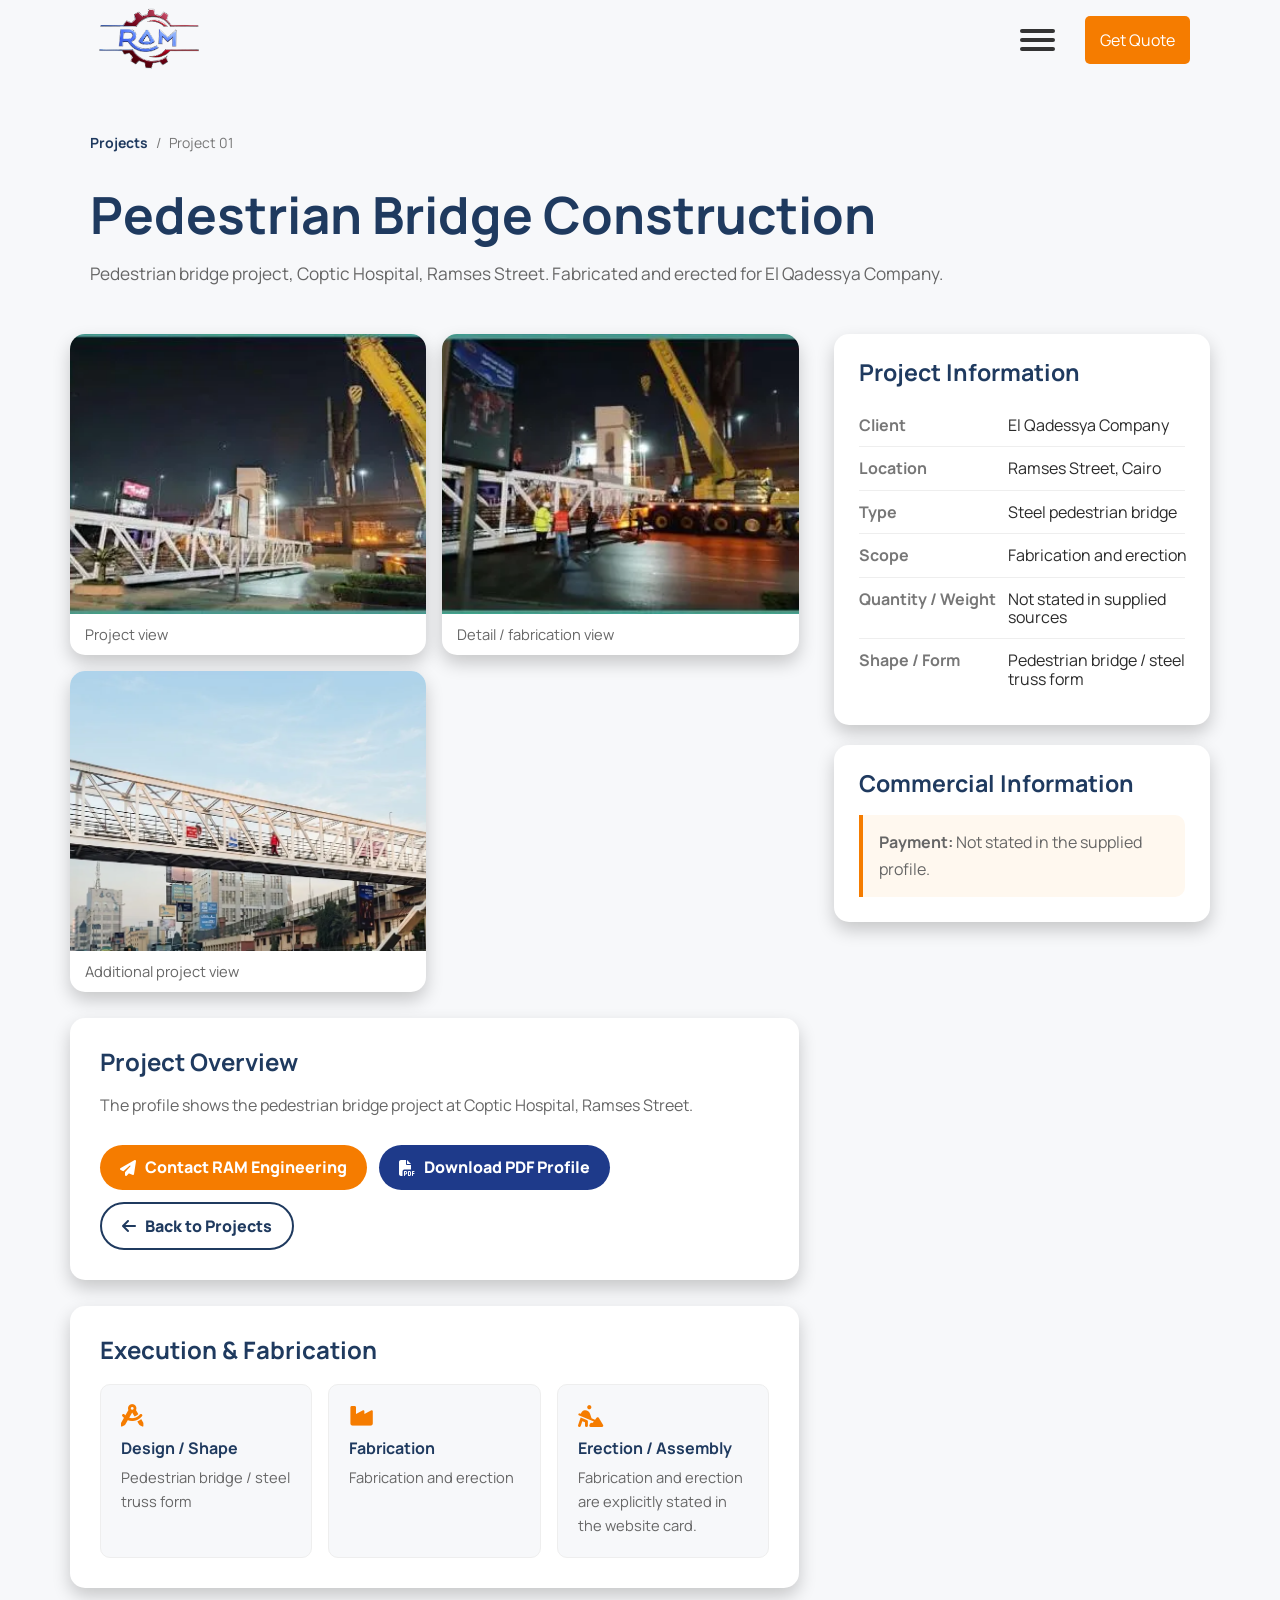
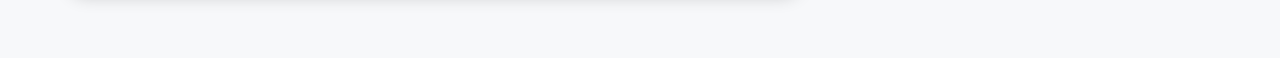
==== commit 4c839378: "Add files via upload" ====
--- a/project-details-page/project-details-01.html
+++ b/project-details-page/project-details-01.html
@@ -24,7 +24,7 @@
       <div class="container">
         <div class="logo">
           <a href="../index.html"
-            ><img src="../assets/img/logo.png" alt="RAM Engineering Logo"
+            ><img src="../assets/img/logo.webp" alt="RAM Engineering Logo"
           /></a>
         </div>
         <nav>
@@ -57,23 +57,23 @@
         <div class="container project-details-layout">
           <div class="project-details-main">
             <div class="project-gallery">
-              <figure data-image="assets/img/details-01-project-01.jpg">
+              <figure data-image="assets/img/details-01-project-01.webp">
                 <img
-                  src="../assets/img/details-01-project-01.jpg"
+                  src="../assets/img/details-01-project-01.webp"
                   alt="Pedestrian Bridge Construction - Project view"
                 />
                 <figcaption>Project view</figcaption>
               </figure>
-              <figure data-image="assets/img/details-02-project-01.jpg">
+              <figure data-image="assets/img/details-02-project-01.webp">
                 <img
-                  src="../assets/img/details-02-project-01.jpg"
+                  src="../assets/img/details-02-project-01.webp"
                   alt="Pedestrian Bridge Construction - Detail / fabrication view"
                 />
                 <figcaption>Detail / fabrication view</figcaption>
               </figure>
-              <figure data-image="assets/img/details-03-project-01.jpg">
+              <figure data-image="assets/img/details-03-project-01.webp">
                 <img
-                  src="../assets/img/details-03-project-01.jpg"
+                  src="../assets/img/details-03-project-01.webp"
                   alt="Pedestrian Bridge Construction - Additional project view"
                 />
                 <figcaption>Additional project view</figcaption>
@@ -82,7 +82,7 @@
             <div class="gallery-empty" data-gallery-empty style="display: none">
               Add 2 to 3 additional images for this project using these exact
               names:<br /><strong
-                >assets/img/details-01-project-01.jpg<br />assets/img/details-02-project-01.jpg<br />assets/img/details-03-project-01.jpg</strong
+                >assets/img/details-01-project-01.webp<br />assets/img/details-02-project-01.webp<br />assets/img/details-03-project-01.webp</strong
               >
             </div>
             <div class="project-section">
--- a/css/portofolio.css
+++ b/css/portofolio.css
@@ -59,6 +59,7 @@
 
 body {
     font-family: "Manrope", sans-serif;
+    font-display: swap;
 }
 
 .container {
@@ -71,6 +72,8 @@
 }
 
 /* Breakpoints */
+@media (prefers-reduced-motion: reduce) {   * { transition: none !important; animation: none !important; }}
+
 @media (min-width: 576px) { .container { max-width: 560px; } }
 @media (min-width: 768px) { .container { max-width: 750px; } }
 @media (min-width: 992px) { .container { max-width: 960px; } }
@@ -78,6 +81,7 @@
 @media (min-width: 1400px) { .container { max-width: 1320px; } }
 @media (min-width: 1600px) { .container { max-width: 1500px; } }
 @media (min-width: 1800px) { .container { max-width: 1600px; } }
+
 
 /* Main Component */
 .main-heading span {
--- a/css/project-details.css
+++ b/css/project-details.css
@@ -1,43 +1,250 @@
-
 /* Project details pages - inherits RAM Engineering design tokens */
-.project-details-page { background: var(--clr-bg-main); color: var(--clr-secondary); }
-.project-details-hero { padding: 55px 0 25px; }
-.project-details-hero .breadcrumb { display:flex; gap:8px; align-items:center; flex-wrap:wrap; color:var(--clr-text-main); font-size:14px; margin-bottom:20px; }
-.project-details-hero .breadcrumb a { color:var(--clr-primary); text-decoration:none; font-weight:700; }
-.project-details-hero h1 { color:var(--clr-primary); font-size:clamp(2rem, 4vw, 3.6rem); line-height:1.15; margin-bottom:14px; }
-.project-details-hero .lead { max-width:900px; color:var(--clr-text-dark); line-height:1.8; font-size:1.08rem; }
-.project-details-layout { display:grid; grid-template-columns:minmax(0,1.55fr) minmax(300px,.8fr); gap:35px; align-items:start; padding:20px 0 70px; }
-.project-details-main, .project-details-side { min-width:0; }
-.project-gallery { display:grid; grid-template-columns:repeat(2,minmax(0,1fr)); gap:16px; }
-.project-gallery figure { margin:0; background:var(--clr-bg-card); border-radius:var(--radius-lg); overflow:hidden; box-shadow:var(--shadow-card); cursor:zoom-in; }
-.project-gallery img { width:100%; height:280px; object-fit:cover; display:block; background:#e9edf2; }
-.project-gallery figcaption { padding:12px 15px; color:var(--clr-text-dark); font-size:.92rem; }
-.gallery-empty { border:2px dashed var(--clr-border-muted); border-radius:var(--radius-lg); padding:28px; color:var(--clr-text-dark); background:var(--clr-bg-card); text-align:center; line-height:1.7; }
-.project-info-card { background:var(--clr-bg-card); border-radius:var(--radius-lg); box-shadow:var(--shadow-card); padding:25px; margin-bottom:20px; }
-.project-info-card h2 { color:var(--clr-primary); margin-bottom:18px; font-size:1.45rem; }
-.info-list { display:grid; gap:0; }
-.info-row { display:grid; grid-template-columns:42% 58%; gap:12px; padding:12px 0; border-bottom:1px solid var(--clr-border-light); }
-.info-row:last-child { border-bottom:none; }
-.info-label { color:var(--clr-text-main); font-weight:700; }
-.info-value { color:var(--clr-secondary); }
-.project-section { background:var(--clr-bg-card); border-radius:var(--radius-lg); box-shadow:var(--shadow-card); padding:30px; margin-top:26px; }
-.project-section h2 { color:var(--clr-primary); margin-bottom:15px; }
-.project-section p { color:var(--clr-text-dark); line-height:1.85; }
-.project-steps { display:grid; grid-template-columns:repeat(3,1fr); gap:16px; margin-top:20px; }
-.project-step { padding:20px; background:var(--clr-bg-main); border-radius:var(--radius-md); border:1px solid var(--clr-border-light); }
-.project-step i { color:var(--clr-accent); font-size:1.4rem; margin-bottom:12px; }
-.project-step h3 { color:var(--clr-primary); font-size:1rem; margin-bottom:7px; }
-.project-step p { font-size:.92rem; line-height:1.65; }
-.project-note { border-left:4px solid var(--clr-accent); padding:14px 16px; background:#fff8ef; border-radius:0 var(--radius-md) var(--radius-md) 0; color:var(--clr-text-dark); line-height:1.7; margin-top:18px; }
-.project-cta { display:flex; gap:12px; flex-wrap:wrap; margin-top:25px; }
-.project-cta a { display:inline-flex; align-items:center; gap:9px; padding:13px 20px; border-radius:var(--radius-pill); text-decoration:none; font-weight:800; transition:var(--transition-fast); }
-.project-cta .primary { background:var(--clr-accent); color:var(--clr-text-light); }
-.project-cta .primary:hover { background:var(--clr-accent-hover); }
-.project-cta .secondary { border:2px solid var(--clr-primary); color:var(--clr-primary); background:transparent; }
-.project-cta .secondary:hover { background:var(--clr-primary); color:var(--clr-text-light); }
-.lightbox { position:fixed; inset:0; background:rgba(0,0,0,.84); display:none; align-items:center; justify-content:center; padding:30px; z-index:10000; }
-.lightbox.active { display:flex; }
-.lightbox img { max-width:min(1100px,92vw); max-height:88vh; object-fit:contain; border-radius:12px; }
-.lightbox button { position:absolute; top:20px; right:24px; width:46px; height:46px; border:0; border-radius:50%; cursor:pointer; font-size:26px; background:#fff; color:#222; }
-@media (max-width: 900px) { .project-details-layout{grid-template-columns:1fr;} .project-steps{grid-template-columns:1fr;} }
-@media (max-width: 620px) { .project-gallery{grid-template-columns:1fr;} .project-gallery img{height:240px;} .project-section,.project-info-card{padding:21px;} .info-row{grid-template-columns:1fr;gap:4px;} }
+.project-details-page {
+  background: var(--clr-bg-main);
+  color: var(--clr-secondary);
+}
+.project-details-hero {
+  padding: 55px 0 25px;
+}
+.project-details-hero .breadcrumb {
+  display: flex;
+  gap: 8px;
+  align-items: center;
+  flex-wrap: wrap;
+  color: var(--clr-text-main);
+  font-size: 14px;
+  margin-bottom: 20px;
+}
+.project-details-hero .breadcrumb a {
+  color: var(--clr-primary);
+  text-decoration: none;
+  font-weight: 700;
+}
+.project-details-hero h1 {
+  color: var(--clr-primary);
+  font-size: clamp(2rem, 4vw, 3.6rem);
+  line-height: 1.15;
+  margin-bottom: 14px;
+}
+.project-details-hero .lead {
+  max-width: 900px;
+  color: var(--clr-text-dark);
+  line-height: 1.8;
+  font-size: 1.08rem;
+}
+.project-details-layout {
+  display: grid;
+  grid-template-columns: minmax(0, 1.55fr) minmax(300px, 0.8fr);
+  gap: 35px;
+  align-items: start;
+  padding: 20px 0 70px;
+}
+.project-details-main,
+.project-details-side {
+  min-width: 0;
+}
+.project-gallery {
+  display: grid;
+  grid-template-columns: repeat(2, minmax(0, 1fr));
+  gap: 16px;
+}
+.project-gallery figure {
+  margin: 0;
+  background: var(--clr-bg-card);
+  border-radius: var(--radius-lg);
+  overflow: hidden;
+  box-shadow: var(--shadow-card);
+  cursor: zoom-in;
+}
+.project-gallery img {
+  width: 100%;
+  height: 280px;
+  object-fit: cover;
+  display: block;
+  background: #e9edf2;
+}
+.project-gallery figcaption {
+  padding: 12px 15px;
+  color: var(--clr-text-dark);
+  font-size: 0.92rem;
+}
+.gallery-empty {
+  border: 2px dashed var(--clr-border-muted);
+  border-radius: var(--radius-lg);
+  padding: 28px;
+  color: var(--clr-text-dark);
+  background: var(--clr-bg-card);
+  text-align: center;
+  line-height: 1.7;
+}
+.project-info-card {
+  background: var(--clr-bg-card);
+  border-radius: var(--radius-lg);
+  box-shadow: var(--shadow-card);
+  padding: 25px;
+  margin-bottom: 20px;
+}
+.project-info-card h2 {
+  color: var(--clr-primary);
+  margin-bottom: 18px;
+  font-size: 1.45rem;
+}
+.info-list {
+  display: grid;
+  gap: 0;
+}
+.info-row {
+  display: grid;
+  grid-template-columns: 42% 58%;
+  gap: 12px;
+  padding: 12px 0;
+  border-bottom: 1px solid var(--clr-border-light);
+}
+.info-row:last-child {
+  border-bottom: none;
+}
+.info-label {
+  color: var(--clr-text-main);
+  font-weight: 700;
+}
+.info-value {
+  color: var(--clr-secondary);
+}
+.project-section {
+  background: var(--clr-bg-card);
+  border-radius: var(--radius-lg);
+  box-shadow: var(--shadow-card);
+  padding: 30px;
+  margin-top: 26px;
+}
+.project-section h2 {
+  color: var(--clr-primary);
+  margin-bottom: 15px;
+}
+.project-section p {
+  color: var(--clr-text-dark);
+  line-height: 1.85;
+}
+.project-steps {
+  display: grid;
+  grid-template-columns: repeat(3, 1fr);
+  gap: 16px;
+  margin-top: 20px;
+}
+.project-step {
+  padding: 20px;
+  background: var(--clr-bg-main);
+  border-radius: var(--radius-md);
+  border: 1px solid var(--clr-border-light);
+}
+.project-step i {
+  color: var(--clr-accent);
+  font-size: 1.4rem;
+  margin-bottom: 12px;
+}
+.project-step h3 {
+  color: var(--clr-primary);
+  font-size: 1rem;
+  margin-bottom: 7px;
+}
+.project-step p {
+  font-size: 0.92rem;
+  line-height: 1.65;
+}
+.project-note {
+  border-left: 4px solid var(--clr-accent);
+  padding: 14px 16px;
+  background: #fff8ef;
+  border-radius: 0 var(--radius-md) var(--radius-md) 0;
+  color: var(--clr-text-dark);
+  line-height: 1.7;
+  margin-top: 18px;
+}
+.project-cta {
+  display: flex;
+  gap: 12px;
+  flex-wrap: wrap;
+  margin-top: 25px;
+}
+.project-cta a {
+  display: inline-flex;
+  align-items: center;
+  gap: 9px;
+  padding: 13px 20px;
+  border-radius: var(--radius-pill);
+  text-decoration: none;
+  font-weight: 800;
+  transition: var(--transition-fast);
+}
+.project-cta .primary {
+  background: var(--clr-accent);
+  color: var(--clr-text-light);
+}
+.project-cta .primary:hover {
+  background: var(--clr-accent-hover);
+}
+.project-cta .secondary {
+  border: 2px solid var(--clr-primary);
+  color: var(--clr-primary);
+  background: transparent;
+}
+.project-cta .secondary:hover {
+  background: var(--clr-primary);
+  color: var(--clr-text-light);
+}
+.lightbox {
+  position: fixed;
+  inset: 0;
+  background: rgba(0, 0, 0, 0.84);
+  display: none;
+  align-items: center;
+  justify-content: center;
+  padding: 30px;
+  z-index: 10000;
+}
+.lightbox.active {
+  display: flex;
+}
+.lightbox img {
+  max-width: min(1100px, 92vw);
+  max-height: 88vh;
+  object-fit: contain;
+  border-radius: 12px;
+}
+.lightbox button {
+  position: absolute;
+  top: 20px;
+  right: 24px;
+  width: 46px;
+  height: 46px;
+  border: 0;
+  border-radius: 50%;
+  cursor: pointer;
+  font-size: 26px;
+  background: #fff;
+  color: #222;
+}
+@media (max-width: 900px) {
+  .project-details-layout {
+    grid-template-columns: 1fr;
+  }
+  .project-steps {
+    grid-template-columns: 1fr;
+  }
+}
+@media (max-width: 620px) {
+  .project-gallery {
+    grid-template-columns: 1fr;
+  }
+  .project-gallery img {
+    height: 240px;
+  }
+  .project-section,
+  .project-info-card {
+    padding: 21px;
+  }
+  .info-row {
+    grid-template-columns: 1fr;
+    gap: 4px;
+  }
+}
